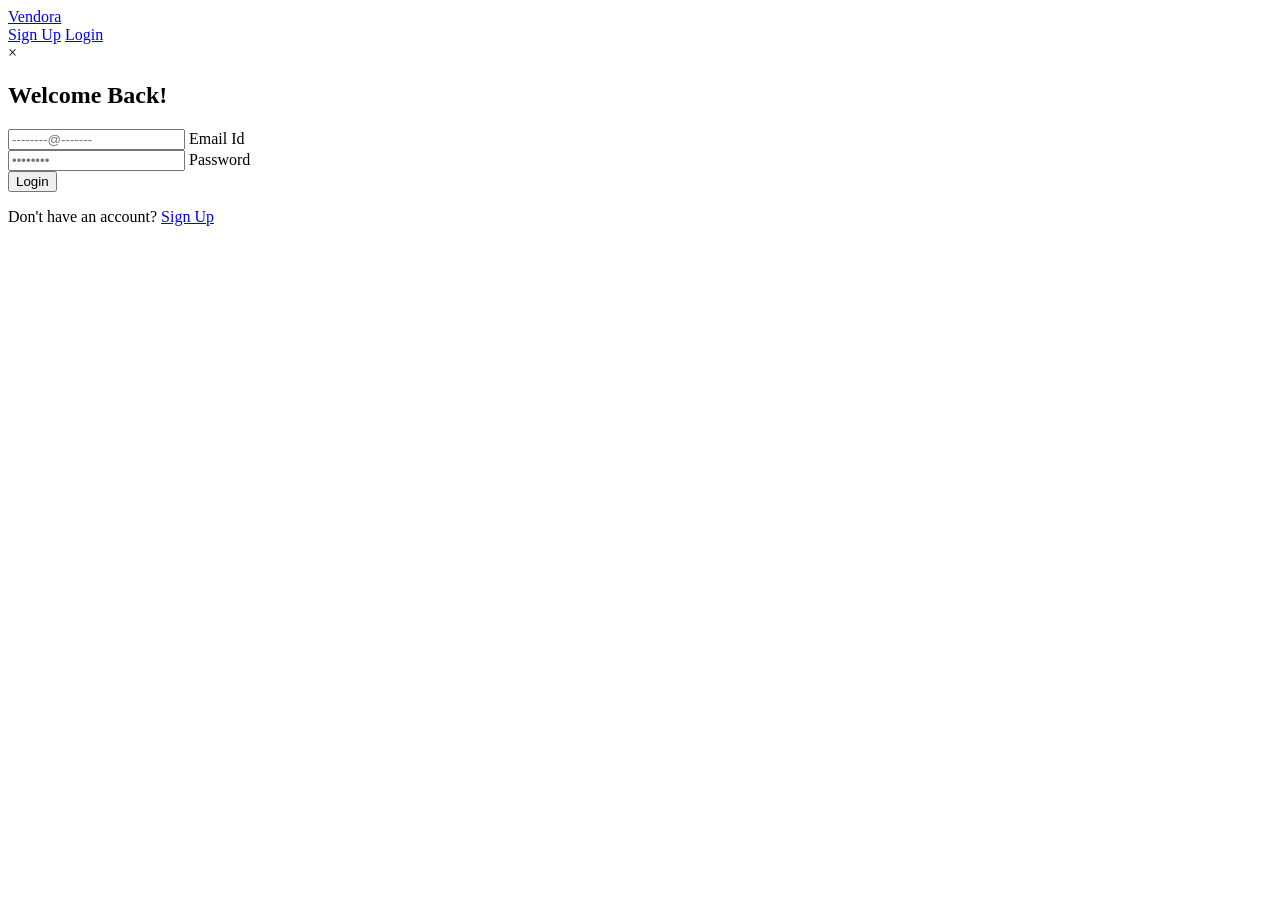
==== Inventory_Sales_Management_System/templates/home.html @ 2df22dea "This is sales management module. with improvement to bill generation is remaining." ====
<!DOCTYPE html>
<html>
    <head>
        <meta charset="UTF-8">
        <meta name="viewport" content="width=device-width, initial-scale=1.0">
        <title>Main</title>
        <link rel="stylesheet" href="/static/style.css">
    </head>
    <body>
        <header id="non-user">
            <nav>
                <div class="nav-left">
                    <a href="Home" class="logo">Vendora</a>
                </div>

                <div class="nav-right">
                    <a href="Sign_Up" class="btn btn-signup" id="signup-btn">Sign Up</a>
                    <a href="#" class="btn btn-login" id="user-action-btn">Login</a>

                    <div id="loginModal" class="modal">
                        <div class="modal-content">
                            <span class="close" id="modal-close-btn">&times;</span>
                                
                            <form class="login-form" id="login-modal-form"> 
                                <h2 style="color: black;">Welcome Back!</h2>

                                <div class="input-group">
                                    <input type="email" id="login-email" required placeholder="--------@-------">
                                    <label for="login-phone">Email Id</label> </div>

                                <div class="input-group">
                                    <input type="password" id="login-password" placeholder="••••••••" required>
                                    <label for="login-password">Password</label>
                                </div>

                                <button type="submit" class="btn btn-submit">Login</button>
                                    
                                <p class="signup-prompt">
                                    Don't have an account? 
                                    <a href="Sign_Up">Sign Up</a> 
                                </p>
                            </form>
                        </div>
                    </div>
                </div>
            </nav>
        </header>

        <header id="user"style="display: none;">
            <nav>
                <div class="nav-left">
                    <div class="hamburger" id="hamburger-btn">
                        <div class="bar"></div>
                        <div class="bar"></div>
                        <div class="bar"></div>
                    </div>
                    <a href="Main" class="logo">Vendora</a>
                    <ul class="nav-links">
                        <li><a href="Inventory_Management" target="_self">Inventory Management</a></li>
                        <li><a href="Sales_Management" target="_self">Sales Management</a></li>
                        <li><a href="Sales_Analysis" target="_self">Sales Analysis</a></li>
                        <li id="alt-med" style="display: none;"><a href="Alternative_Medicine_Advisor" target="_self">Alternative Medicine Advisor</a></li>
                        <li><a href="Home" target="_self">About</a></li>
                    </ul>
                </div>

                <div class="nav-right">
                    <div class="notification-wrapper" style="position: relative; cursor: pointer;">
                        <a href="#" id="notification-btn" class="notification-link">
                            <img src="/static/Notification_icon.png" alt="Notification">
                        </a>
                        <span id="notification-dot" class="notification-dot" style="display: none;"></span>
                    </div>

                    <div id="notificationModal" class="modal">
                        <div class="modal-content notification-content">
                            <span class="close" id="notification-close-btn">&times;</span>
                            <h2>
                                Alerts
                            </h2>
                            
                            <div id="notification-list">
                                <p>Loading...</p>
                            </div>

                            <button id="mark-read-btn" class="btn btn-submit" style="background-color: #5bc0de; margin-top: 15px;">
                                Mark as Read
                            </button>
                        </div>
                    </div>
                    <a href="#" class="btn btn-logout" id="logout-btn">Logout</a>
                </div>
            </nav>

            <div class="mobile-nav" id="mobile-nav">
                <ul class="nav-links">
                    <li><a href="Inventory_Management" target="_self">Inventory Management</a></li>
                    <li><a href="Sales_Management" target="_self">Sales Management</a></li>
                    <li><a href="Sales_Analysis" target="_self">Sales Analysis</a></li>
                    <li id="alt-med" style="display: none;"><a href="Alternative_Medicine_Advisor" target="_self">Alternative Medicine Advisor</a></li>
                    <li><a href="Home" target="_self">About</a></li>
                </ul>
            </div>
        </header>

        <script src="/static/header.js"></script>
    </body>
</html>
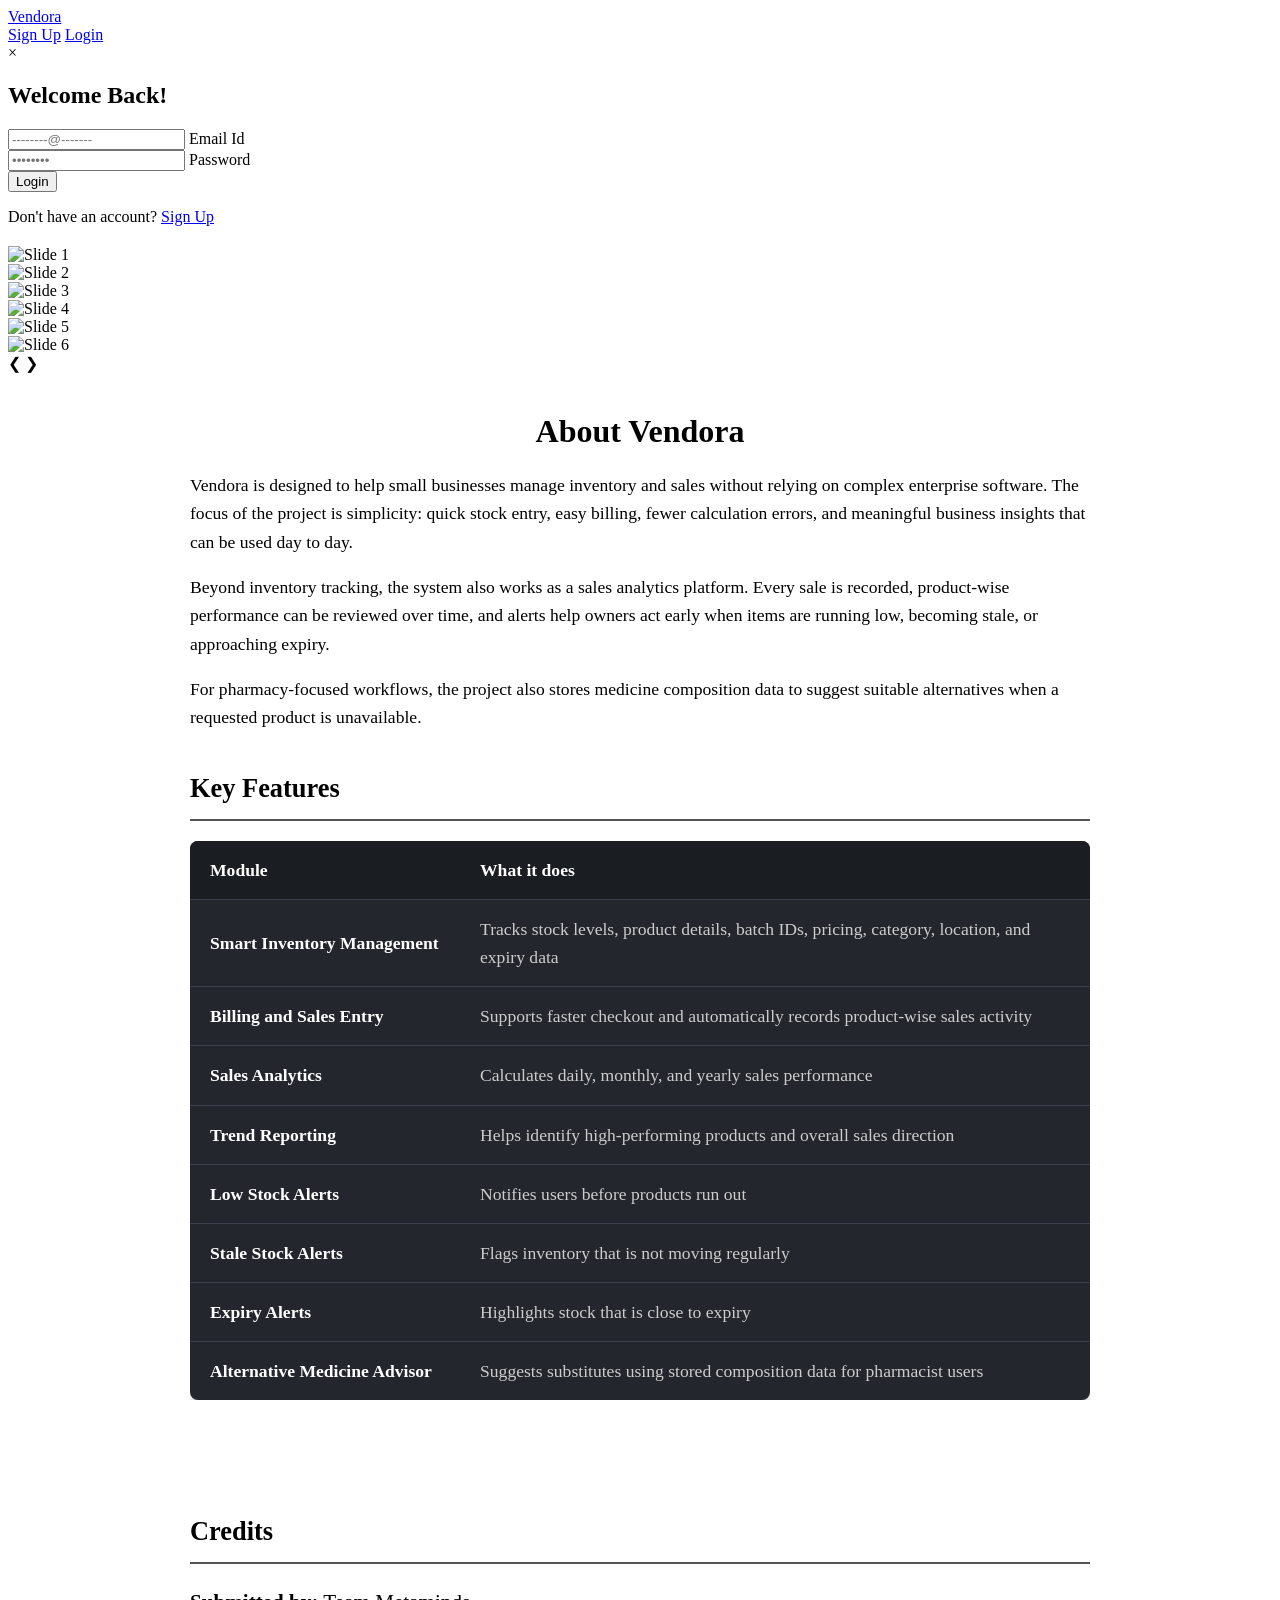
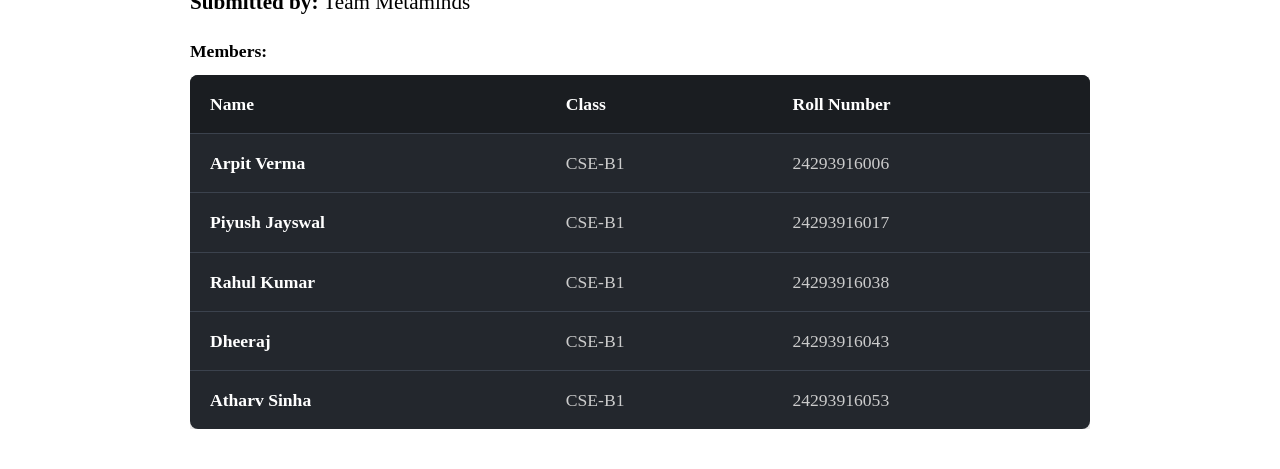
==== commit 57405721: "Add files via upload" ====
--- a/Inventory_Sales_Management_System/templates/home.html
+++ b/Inventory_Sales_Management_System/templates/home.html
@@ -1,108 +1,255 @@
-<!DOCTYPE html>
-<html>
-    <head>
-        <meta charset="UTF-8">
-        <meta name="viewport" content="width=device-width, initial-scale=1.0">
-        <title>Main</title>
-        <link rel="stylesheet" href="/static/style.css">
-    </head>
-    <body>
-        <header id="non-user">
-            <nav>
-                <div class="nav-left">
-                    <a href="Home" class="logo">Vendora</a>
-                </div>
-
-                <div class="nav-right">
-                    <a href="Sign_Up" class="btn btn-signup" id="signup-btn">Sign Up</a>
-                    <a href="#" class="btn btn-login" id="user-action-btn">Login</a>
-
-                    <div id="loginModal" class="modal">
-                        <div class="modal-content">
-                            <span class="close" id="modal-close-btn">&times;</span>
-                                
-                            <form class="login-form" id="login-modal-form"> 
-                                <h2 style="color: black;">Welcome Back!</h2>
-
-                                <div class="input-group">
-                                    <input type="email" id="login-email" required placeholder="--------@-------">
-                                    <label for="login-phone">Email Id</label> </div>
-
-                                <div class="input-group">
-                                    <input type="password" id="login-password" placeholder="••••••••" required>
-                                    <label for="login-password">Password</label>
-                                </div>
-
-                                <button type="submit" class="btn btn-submit">Login</button>
-                                    
-                                <p class="signup-prompt">
-                                    Don't have an account? 
-                                    <a href="Sign_Up">Sign Up</a> 
-                                </p>
-                            </form>
-                        </div>
-                    </div>
-                </div>
-            </nav>
-        </header>
-
-        <header id="user"style="display: none;">
-            <nav>
-                <div class="nav-left">
-                    <div class="hamburger" id="hamburger-btn">
-                        <div class="bar"></div>
-                        <div class="bar"></div>
-                        <div class="bar"></div>
-                    </div>
-                    <a href="Main" class="logo">Vendora</a>
-                    <ul class="nav-links">
-                        <li><a href="Inventory_Management" target="_self">Inventory Management</a></li>
-                        <li><a href="Sales_Management" target="_self">Sales Management</a></li>
-                        <li><a href="Sales_Analysis" target="_self">Sales Analysis</a></li>
-                        <li id="alt-med" style="display: none;"><a href="Alternative_Medicine_Advisor" target="_self">Alternative Medicine Advisor</a></li>
-                        <li><a href="Home" target="_self">About</a></li>
-                    </ul>
-                </div>
-
-                <div class="nav-right">
-                    <div class="notification-wrapper" style="position: relative; cursor: pointer;">
-                        <a href="#" id="notification-btn" class="notification-link">
-                            <img src="/static/Notification_icon.png" alt="Notification">
-                        </a>
-                        <span id="notification-dot" class="notification-dot" style="display: none;"></span>
-                    </div>
-
-                    <div id="notificationModal" class="modal">
-                        <div class="modal-content notification-content">
-                            <span class="close" id="notification-close-btn">&times;</span>
-                            <h2>
-                                Alerts
-                            </h2>
-                            
-                            <div id="notification-list">
-                                <p>Loading...</p>
-                            </div>
-
-                            <button id="mark-read-btn" class="btn btn-submit" style="background-color: #5bc0de; margin-top: 15px;">
-                                Mark as Read
-                            </button>
-                        </div>
-                    </div>
-                    <a href="#" class="btn btn-logout" id="logout-btn">Logout</a>
-                </div>
-            </nav>
-
-            <div class="mobile-nav" id="mobile-nav">
-                <ul class="nav-links">
-                    <li><a href="Inventory_Management" target="_self">Inventory Management</a></li>
-                    <li><a href="Sales_Management" target="_self">Sales Management</a></li>
-                    <li><a href="Sales_Analysis" target="_self">Sales Analysis</a></li>
-                    <li id="alt-med" style="display: none;"><a href="Alternative_Medicine_Advisor" target="_self">Alternative Medicine Advisor</a></li>
-                    <li><a href="Home" target="_self">About</a></li>
-                </ul>
-            </div>
-        </header>
-
-        <script src="/static/header.js"></script>
-    </body>
+<!DOCTYPE html>
+<html>
+    <head>
+        <meta charset="UTF-8">
+        <meta name="viewport" content="width=device-width, initial-scale=1.0">
+        <title>Home</title>
+        <link rel="stylesheet" href="/static/style.css">
+        <link rel="stylesheet" href="/static/home.css">
+    </head>
+    <body>
+        <header id="non-user">
+            <nav>
+                <div class="nav-left">
+                    <a href="Home" class="logo">Vendora</a>
+                </div>
+
+                <div class="nav-right">
+                    <a href="Sign_Up" class="btn btn-signup" id="signup-btn">Sign Up</a>
+                    <a href="#" class="btn btn-login" id="user-action-btn">Login</a>
+
+                    <div id="loginModal" class="modal">
+                        <div class="modal-content">
+                            <span class="close" id="modal-close-btn">&times;</span>
+                                
+                            <form class="login-form" id="login-modal-form"> 
+                                <h2 style="color: black;">Welcome Back!</h2>
+
+                                <div class="input-group">
+                                    <input type="email" id="login-email" required placeholder="--------@-------">
+                                    <label for="login-phone">Email Id</label> </div>
+
+                                <div class="input-group">
+                                    <input type="password" id="login-password" placeholder="••••••••" required>
+                                    <label for="login-password">Password</label>
+                                </div>
+
+                                <button type="submit" class="btn btn-submit">Login</button>
+                                    
+                                <p class="signup-prompt">
+                                    Don't have an account? 
+                                    <a href="Sign_Up">Sign Up</a> 
+                                </p>
+                            </form>
+                        </div>
+                    </div>
+                </div>
+            </nav>
+        </header>
+
+        <header id="user"style="display: none;">
+            <nav>
+                <div class="nav-left">
+                    <div class="hamburger" id="hamburger-btn">
+                        <div class="bar"></div>
+                        <div class="bar"></div>
+                        <div class="bar"></div>
+                    </div>
+                    <a href="Main" class="logo">Vendora</a>
+                    <ul class="nav-links">
+                        <li><a href="Inventory_Management" target="_self">Inventory Management</a></li>
+                        <li><a href="Sales_Management" target="_self">Sales Management</a></li>
+                        <li><a href="Sales_Analysis" target="_self">Sales Analysis</a></li>
+                        <li id="alt-med" style="display: none;"><a href="Alternative_Medicine_Advisor" target="_self">Alternative Medicine Advisor</a></li>
+                        <li><a href="Home" target="_self">About</a></li>
+                    </ul>
+                </div>
+
+                <div class="nav-right">
+                    <div class="notification-wrapper" style="position: relative; cursor: pointer;">
+                        <a href="#" id="notification-btn" class="notification-link">
+                            <img src="/static/Notification_icon.png" alt="Notification">
+                        </a>
+                        <span id="notification-dot" class="notification-dot" style="display: none;"></span>
+                    </div>
+
+                    <div id="notificationModal" class="modal">
+                        <div class="modal-content notification-content">
+                            <span class="close" id="notification-close-btn">&times;</span>
+                            <h2>
+                                Alerts
+                            </h2>
+                            
+                            <div id="notification-list">
+                                <p>Loading...</p>
+                            </div>
+
+                            <button id="mark-read-btn" class="btn btn-submit" style="background-color: #5bc0de; margin-top: 15px;">
+                                Mark as Read
+                            </button>
+                        </div>
+                    </div>
+                    <a href="#" class="btn btn-logout" id="logout-btn">Logout</a>
+                </div>
+            </nav>
+
+            <div class="mobile-nav" id="mobile-nav">
+                <ul class="nav-links">
+                    <li><a href="Inventory_Management" target="_self">Inventory Management</a></li>
+                    <li><a href="Sales_Management" target="_self">Sales Management</a></li>
+                    <li><a href="Sales_Analysis" target="_self">Sales Analysis</a></li>
+                    <li id="alt-med" style="display: none;"><a href="Alternative_Medicine_Advisor" target="_self">Alternative Medicine Advisor</a></li>
+                    <li><a href="Home" target="_self">About</a></li>
+                </ul>
+            </div>
+        </header>
+
+        <main class="page-content" style="margin-top: 20px;">
+            
+            <div class="slideshow-container">
+                <div class="mySlides fade">
+                    <img src="/static/slide1.png" alt="Slide 1">
+                </div>
+                <div class="mySlides fade">
+                    <img src="/static/slide2.png" alt="Slide 2">
+                </div>
+                <div class="mySlides fade">
+                    <img src="/static/slide3.png" alt="Slide 3">
+                </div>
+                <div class="mySlides fade">
+                    <img src="/static/slide4.png" alt="Slide 4">
+                </div>
+                <div class="mySlides fade">
+                    <img src="/static/slide5.png" alt="Slide 5">
+                </div>
+                <div class="mySlides fade">
+                    <img src="/static/slide6.png" alt="Slide 6">
+                </div>
+
+                <a class="prev" onclick="plusSlides(-1)">&#10094;</a>
+                <a class="next" onclick="plusSlides(1)">&#10095;</a>
+            </div>
+            
+            <div style="text-align:center; margin-top: 15px;">
+                <span class="dot" onclick="currentSlide(1)"></span>
+                <span class="dot" onclick="currentSlide(2)"></span>
+                <span class="dot" onclick="currentSlide(3)"></span>
+                <span class="dot" onclick="currentSlide(4)"></span>
+                <span class="dot" onclick="currentSlide(5)"></span>
+                <span class="dot" onclick="currentSlide(6)"></span>
+            </div>
+
+            <div class="about-section" style="margin-top: 40px; padding-bottom: 50px;">
+                <h1 class="title_h1" style="text-align: center;">About Vendora</h1>
+                
+                <div style="max-width: 900px; margin: 20px auto; color: black; font-size: 1.1em; line-height: 1.6; padding: 0 20px;">
+                    <p style="margin-bottom: 15px;">
+                        Vendora is designed to help small businesses manage inventory and sales without relying on complex enterprise software. The focus of the project is simplicity: quick stock entry, easy billing, fewer calculation errors, and meaningful business insights that can be used day to day.
+                    </p>
+                    <p style="margin-bottom: 15px;">
+                        Beyond inventory tracking, the system also works as a sales analytics platform. Every sale is recorded, product-wise performance can be reviewed over time, and alerts help owners act early when items are running low, becoming stale, or approaching expiry.
+                    </p>
+                    <p style="margin-bottom: 35px;">
+                        For pharmacy-focused workflows, the project also stores medicine composition data to suggest suitable alternatives when a requested product is unavailable.
+                    </p>
+
+                    <h2 style="font-size: 1.5em; border-bottom: 2px solid #555; padding-bottom: 10px; margin-bottom: 20px;">Key Features</h2>
+                    
+                    <div style="overflow-x: auto;">
+                        <table style="width: 100%; border-collapse: collapse; background-color: #23272d; color: white; border-radius: 8px; overflow: hidden; box-shadow: 0 4px 8px rgba(0,0,0,0.2);">
+                            <thead>
+                                <tr style="background-color: #1a1d21; text-align: left;">
+                                    <th style="padding: 15px 20px; border-bottom: 1px solid #3b424d; width: 30%;">Module</th>
+                                    <th style="padding: 15px 20px; border-bottom: 1px solid #3b424d;">What it does</th>
+                                </tr>
+                            </thead>
+                            <tbody>
+                                <tr>
+                                    <td style="padding: 15px 20px; border-bottom: 1px solid #3b424d; font-weight: bold;">Smart Inventory Management</td>
+                                    <td style="padding: 15px 20px; border-bottom: 1px solid #3b424d; color: #ccc;">Tracks stock levels, product details, batch IDs, pricing, category, location, and expiry data</td>
+                                </tr>
+                                <tr>
+                                    <td style="padding: 15px 20px; border-bottom: 1px solid #3b424d; font-weight: bold;">Billing and Sales Entry</td>
+                                    <td style="padding: 15px 20px; border-bottom: 1px solid #3b424d; color: #ccc;">Supports faster checkout and automatically records product-wise sales activity</td>
+                                </tr>
+                                <tr>
+                                    <td style="padding: 15px 20px; border-bottom: 1px solid #3b424d; font-weight: bold;">Sales Analytics</td>
+                                    <td style="padding: 15px 20px; border-bottom: 1px solid #3b424d; color: #ccc;">Calculates daily, monthly, and yearly sales performance</td>
+                                </tr>
+                                <tr>
+                                    <td style="padding: 15px 20px; border-bottom: 1px solid #3b424d; font-weight: bold;">Trend Reporting</td>
+                                    <td style="padding: 15px 20px; border-bottom: 1px solid #3b424d; color: #ccc;">Helps identify high-performing products and overall sales direction</td>
+                                </tr>
+                                <tr>
+                                    <td style="padding: 15px 20px; border-bottom: 1px solid #3b424d; font-weight: bold;">Low Stock Alerts</td>
+                                    <td style="padding: 15px 20px; border-bottom: 1px solid #3b424d; color: #ccc;">Notifies users before products run out</td>
+                                </tr>
+                                <tr>
+                                    <td style="padding: 15px 20px; border-bottom: 1px solid #3b424d; font-weight: bold;">Stale Stock Alerts</td>
+                                    <td style="padding: 15px 20px; border-bottom: 1px solid #3b424d; color: #ccc;">Flags inventory that is not moving regularly</td>
+                                </tr>
+                                <tr>
+                                    <td style="padding: 15px 20px; border-bottom: 1px solid #3b424d; font-weight: bold;">Expiry Alerts</td>
+                                    <td style="padding: 15px 20px; border-bottom: 1px solid #3b424d; color: #ccc;">Highlights stock that is close to expiry</td>
+                                </tr>
+                                <tr>
+                                    <td style="padding: 15px 20px; font-weight: bold;">Alternative Medicine Advisor</td>
+                                    <td style="padding: 15px 20px; color: #ccc;">Suggests substitutes using stored composition data for pharmacist users</td>
+                                </tr>
+                            </tbody>
+                        </table>
+                    </div>
+                </div>
+            </div>
+
+            <div class="credits-section" style="max-width: 900px; margin: 40px auto; color: black; font-size: 1.1em; line-height: 1.6; padding: 0 20px;">
+                <h2 style="font-size: 1.5em; border-bottom: 2px solid #555; padding-bottom: 10px; margin-bottom: 20px;">Credits</h2>
+                
+                <p style="font-size: 1.2em; margin-bottom: 15px;"><strong>Submitted by:</strong> Team Metaminds</p>
+                <p style="margin-bottom: 10px; font-weight: bold;">Members:</p>
+
+                <div style="overflow-x: auto;">
+                    <table style="width: 100%; border-collapse: collapse; background-color: #23272d; color: white; border-radius: 8px; overflow: hidden; box-shadow: 0 4px 8px rgba(0,0,0,0.2);">
+                        <thead>
+                            <tr style="background-color: #1a1d21; text-align: left;">
+                                <th style="padding: 15px 20px; border-bottom: 1px solid #3b424d;">Name</th>
+                                <th style="padding: 15px 20px; border-bottom: 1px solid #3b424d;">Class</th>
+                                <th style="padding: 15px 20px; border-bottom: 1px solid #3b424d;">Roll Number</th>
+                            </tr>
+                        </thead>
+                        <tbody>
+                            <tr>
+                                <td style="padding: 15px 20px; border-bottom: 1px solid #3b424d; font-weight: bold;">Arpit Verma</td>
+                                <td style="padding: 15px 20px; border-bottom: 1px solid #3b424d; color: #ccc;">CSE-B1</td>
+                                <td style="padding: 15px 20px; border-bottom: 1px solid #3b424d; color: #ccc;">24293916006</td>
+                            </tr>
+                            <tr>
+                                <td style="padding: 15px 20px; border-bottom: 1px solid #3b424d; font-weight: bold;">Piyush Jayswal</td>
+                                <td style="padding: 15px 20px; border-bottom: 1px solid #3b424d; color: #ccc;">CSE-B1</td>
+                                <td style="padding: 15px 20px; border-bottom: 1px solid #3b424d; color: #ccc;">24293916017</td>
+                            </tr>
+                            <tr>
+                                <td style="padding: 15px 20px; border-bottom: 1px solid #3b424d; font-weight: bold;">Rahul Kumar</td>
+                                <td style="padding: 15px 20px; border-bottom: 1px solid #3b424d; color: #ccc;">CSE-B1</td>
+                                <td style="padding: 15px 20px; border-bottom: 1px solid #3b424d; color: #ccc;">24293916038</td>
+                            </tr>
+                            <tr>
+                                <td style="padding: 15px 20px; border-bottom: 1px solid #3b424d; font-weight: bold;">Dheeraj</td>
+                                <td style="padding: 15px 20px; border-bottom: 1px solid #3b424d; color: #ccc;">CSE-B1</td>
+                                <td style="padding: 15px 20px; border-bottom: 1px solid #3b424d; color: #ccc;">24293916043</td>
+                            </tr>
+                            <tr>
+                                <td style="padding: 15px 20px; font-weight: bold;">Atharv Sinha</td>
+                                <td style="padding: 15px 20px; color: #ccc;">CSE-B1</td>
+                                <td style="padding: 15px 20px; color: #ccc;">24293916053</td>
+                            </tr>
+                        </tbody>
+                    </table>
+                </div>
+            </div>
+        </main>
+
+        <script src="/static/home.js"></script>
+        <script src="/static/header.js"></script>
+    </body>
 </html>
